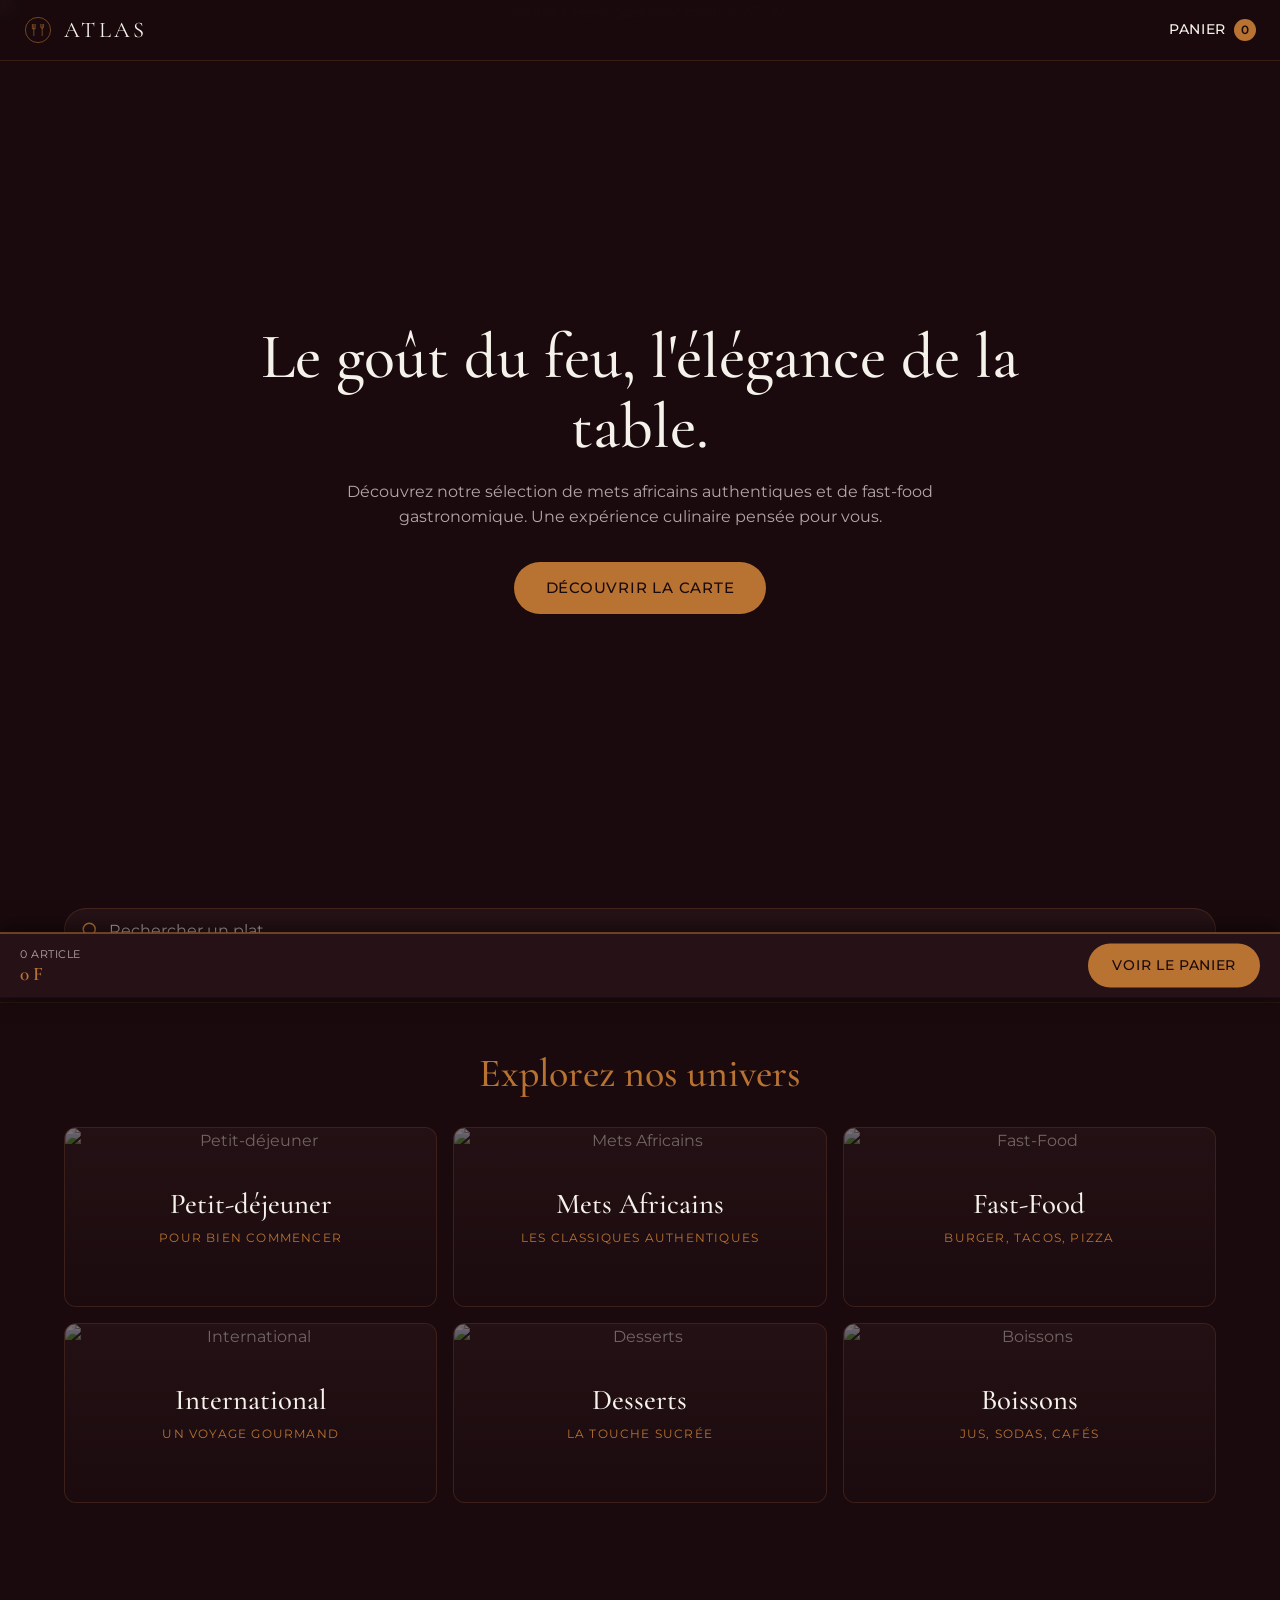
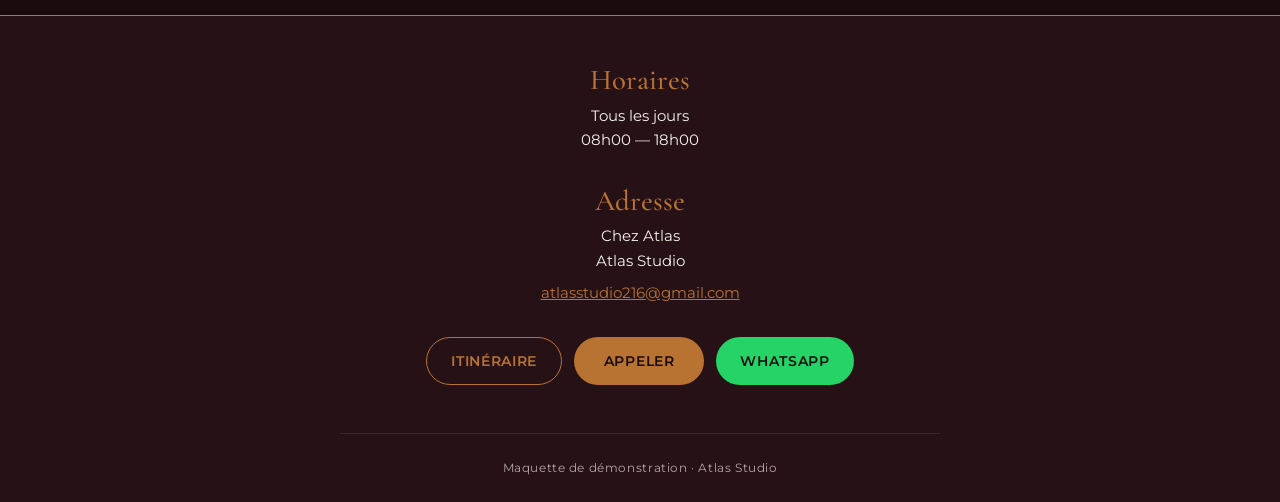
==== index.html @ b87d331d "Add files via upload" ====
<!DOCTYPE html>
<html lang="fr">
<head>
  <meta charset="utf-8">
  <meta name="viewport" content="width=device-width, initial-scale=1, viewport-fit=cover">
  <title>ATLAS - Restaurant</title><title>ATLAS - Restaurant</title>

  <link rel="icon" type="image/svg+xml" href="data:image/svg+xml,%3Csvg xmlns='http://www.w3.org/2000/svg' viewBox='0 0 100 100'%3E%3Ccircle cx='50' cy='50' r='45' stroke='%23B87333' stroke-width='6' fill='none'/%3E%3Cpath d='M35 30V70 M30 30V45 C30 48 35 48 35 45 M40 30V45 C40 48 35 48 35 45' stroke='%23B87333' stroke-width='6' stroke-linecap='round'/%3E%3Cpath d='M65 30V70 M60 30V40 C60 45 70 45 70 40 V30' stroke='%23B87333' stroke-width='6' stroke-linecap='round'/%3E%3C/svg%3E">

<!-- Balises de partage WhatsApp -->
  <meta property="og:title" content="ATLAS - Le goût du feu, l'élégance de la table">
  <meta property="og:description" content="Découvrez notre sélection de mets africains authentiques et de fast-food gastronomique.">
  <meta property="og:image" content="https://atlas290.github.io/atlas-demo/images/hero.jpg">
  <meta property="og:type" content="website">

  <meta name="description" content="ATLAS, le goût du feu et de l'élégance. Fast-food et mets africains.">
  <meta name="description" content="ATLAS, le goût du feu et de l'élégance. Fast-food et mets africains.">
  <link rel="preconnect" href="https://fonts.googleapis.com">
  <link rel="preconnect" href="https://fonts.gstatic.com" crossorigin>
  <link href="https://fonts.googleapis.com/css2?family=Cormorant+Garamond:wght@500;600&family=Montserrat:wght@400;500;600&display=swap" rel="stylesheet">
  <link rel="stylesheet" href="style.css">
</head>
<body>

  <!-- HEADER -->
  <header class="header">
    <a href="index.html" class="logo-container">
      <svg class="logo-svg" viewBox="0 0 100 100" fill="none" xmlns="http://www.w3.org/2000/svg">
        <circle cx="50" cy="50" r="45" stroke="currentColor" stroke-width="2"/>
        <path d="M35 30V70 M30 30V45 C30 48 35 48 35 45 M40 30V45 C40 48 35 48 35 45" stroke="currentColor" stroke-width="2" stroke-linecap="round"/>
        <path d="M65 30V70 M60 30V40 C60 45 70 45 70 40 V30" stroke="currentColor" stroke-width="2" stroke-linecap="round"/>
      </svg>
      <span class="logo-text">Atlas</span>
    </a>
    
    <a href="panier.html" class="header-cart">
      Panier
      <span class="cart-count" id="cart-count">0</span>
    </a>
  </header>

  <!-- HERO -->
  <section class="hero">
    <!-- Correction ici : le m a été supprimé -->
    <img src="images/hero.jpg" alt="Poulet braisé gastronomique ATLAS" class="hero-bg">
    <div class="hero-content">
      <h1>Le goût du feu, l'élégance de la table.</h1>
      <p>Découvrez notre sélection de mets africains authentiques et de fast-food gastronomique. Une expérience culinaire pensée pour vous.</p>
      <a href="menu.html" class="btn btn-primaire">Découvrir la carte</a>
    </div>
  </section>

  <!-- ZONE STICKY : RECHERCHE & RACCOURCIS -->
  <div class="sticky-nav">
    <div class="search-container">
      <div class="search-box">
        <svg class="search-icon" viewBox="0 0 24 24" fill="none" stroke="currentColor" stroke-width="2" stroke-linecap="round" stroke-linejoin="round">
          <circle cx="11" cy="11" r="8"></circle>
          <line x1="21" y1="21" x2="16.65" y2="16.65"></line>
        </svg>
        <input type="text" placeholder="Rechercher un plat..." aria-label="Rechercher">
      </div>
    </div>
    
    <div class="ruban-categories">
      <a href="menu.html" class="pill active">Tout</a>
      <a href="menu.html" class="pill">Petit-déjeuner</a>
      <a href="menu.html" class="pill">Mets Africains</a>
      <a href="menu.html" class="pill">Fast-Food</a>
      <a href="menu.html" class="pill">International</a>
      <a href="menu.html" class="pill">Desserts</a>
      <a href="menu.html" class="pill">Boissons</a>
    </div>
  </div>

  <!-- CATEGORIES -->
  <section class="section" id="menu">
    <div class="section-title">
      <h2>Explorez nos univers</h2>
    </div>
    <div class="categories-grid">
      
      <a href="menu.html" class="categorie-carte">
        <img src="images/img-petit-dej.jpg" class="categorie-image" loading="lazy" alt="Petit-déjeuner">
        <div class="categorie-contenu">
          <h3>Petit-déjeuner</h3>
          <span>Pour bien commencer</span>
        </div>
      </a>

      <a href="menu.html" class="categorie-carte">
        <img src="images/img-africain.jpg" class="categorie-image" loading="lazy" alt="Mets Africains">
        <div class="categorie-contenu">
          <h3>Mets Africains</h3>
          <span>Les classiques authentiques</span>
        </div>
      </a>

      <a href="menu.html" class="categorie-carte">
        <img src="images/img-fastfood.jpg" class="categorie-image" loading="lazy" alt="Fast-Food">
        <div class="categorie-contenu">
          <h3>Fast-Food</h3>
          <span>Burger, Tacos, Pizza</span>
        </div>
      </a>

      <a href="menu.html" class="categorie-carte">
        <img src="images/img-international.jpg" class="categorie-image" loading="lazy" alt="International">
        <div class="categorie-contenu">
          <h3>International</h3>
          <span>Un voyage gourmand</span>
        </div>
      </a>

      <a href="menu.html" class="categorie-carte">
        <img src="images/img-dessert.jpg" class="categorie-image" loading="lazy" alt="Desserts">
        <div class="categorie-contenu">
          <h3>Desserts</h3>
          <span>La touche sucrée</span>
        </div>
      </a>

      <a href="menu.html" class="categorie-carte">
        <img src="images/img-boisson.jpg" class="categorie-image" loading="lazy" alt="Boissons">
        <div class="categorie-contenu">
          <h3>Boissons</h3>
          <span>Jus, sodas, cafés</span>
        </div>
      </a>

    </div>
  </section>

  <!-- BARRE FLOTTANTE PANIER -->
  <div class="barre-panier-flottante" id="barre-panier-flottante">
    <div class="barre-panier-info">
      <span id="barre-panier-qte">0 article</span>
      <span id="barre-panier-total">0 F</span>
    </div>
    <a href="panier.html" class="btn btn-primaire" style="height: 44px; padding: 0 24px; font-size: 0.85rem;">Voir le panier</a>
  </div>

  <script src="script.js"></script><!-- FOOTER -->
  <footer class="footer">
    <div class="footer-content">
      <div class="footer-block">
        <h3>Horaires</h3>
        <p>Tous les jours<br>08h00 — 18h00</p>
      </div>
      
      <div class="footer-block">
        <h3>Adresse</h3>
        <p>Chez Atlas<br>Atlas Studio</p>
        <p style="margin-top: 8px;">
          <a href="mailto:atlasstudio216@gmail.com" style="color: var(--accent); text-decoration: underline;">atlasstudio216@gmail.com</a>
        </p>
      </div>

      <div class="footer-actions">
        <a href="https://maps.google.com/?q=Cotonou,Benin" target="_blank" class="btn-footer btn-footer-outline">Itinéraire</a>
        <a href="tel:+2290167020586" class="btn-footer btn-footer-primaire">Appeler</a>
        <a href="https://wa.me/2290167020586" target="_blank" class="btn-footer btn-footer-whatsapp">WhatsApp</a>
      </div>

      <div class="footer-bottom">
        <p>Maquette de démonstration · Atlas Studio</p>
      </div>
    </div>
  </footer>
</body>
</html>
---- style.css ----
/* --- RESET & VARIABLES --- */
:root {
  --fond: #1A0A0D;
  --surface: #261216;
  --texte: #F5F2EB;
  --texte-doux: #B3A6A8;
  --accent: #B87333;
  --serif: 'Cormorant Garamond', Georgia, serif;
  --sans: 'Montserrat', -apple-system, sans-serif;
  --radius-bouton: 100px;
  --radius-carte: 12px;
}

* { margin: 0; padding: 0; box-sizing: border-box; }
html { scroll-behavior: smooth; }
body { font-family: var(--sans); background-color: var(--fond); color: var(--texte); line-height: 1.6; font-size: 16px; -webkit-font-smoothing: antialiased; overflow-x: hidden; }
button, input, a { font: inherit; color: inherit; background: none; border: 0; appearance: none; text-decoration: none; }
button, a { cursor: pointer; }
h1, h2, h3 { font-family: var(--serif); font-weight: 500; line-height: 1.1; }

/* --- HEADER --- */
.header { position: fixed; top: 0; left: 0; width: 100%; padding: 12px 24px; display: flex; justify-content: space-between; align-items: center; background-color: rgba(26, 10, 13, 0.95); backdrop-filter: blur(10px); -webkit-backdrop-filter: blur(10px); z-index: 100; border-bottom: 1px solid rgba(184, 115, 51, 0.2); }
.logo-container { display: flex; align-items: center; gap: 12px; transition: transform 0.2s ease; }
.logo-container:active { transform: scale(0.95); }
.logo-svg { width: 28px; height: 28px; color: var(--accent); }
.logo-text { font-family: var(--serif); font-size: 1.4rem; letter-spacing: 0.15em; text-transform: uppercase; color: var(--texte); }
.header-cart { display: flex; align-items: center; gap: 8px; font-size: 0.85rem; font-weight: 500; text-transform: uppercase; letter-spacing: 0.05em; }
.cart-count { background-color: var(--accent); color: var(--fond); width: 22px; height: 22px; border-radius: 50%; display: flex; align-items: center; justify-content: center; font-size: 0.75rem; font-weight: 600; }

/* --- HERO --- */
.hero { min-height: 100dvh; display: flex; flex-direction: column; justify-content: center; align-items: center; text-align: center; padding: 100px 24px 64px; position: relative; overflow: hidden; background-color: var(--fond); }
.hero-bg { position: absolute; top: 0; left: 0; width: 100%; height: 100%; object-fit: cover; z-index: 1; opacity: 0.6; animation: zoomLent 25s ease-out infinite alternate; }
@keyframes zoomLent { 0% { transform: scale(1); } 100% { transform: scale(1.08); } }
.hero::after { content: ''; position: absolute; top: 0; left: 0; width: 100%; height: 100%; background: linear-gradient(to bottom, rgba(26, 10, 13, 0.4) 0%, rgba(26, 10, 13, 0.9) 100%); z-index: 2; }
.hero-content { position: relative; z-index: 3; max-width: 800px; }
.hero h1 { font-size: clamp(2.2rem, 6vw, 4rem); margin-bottom: 16px; }
.hero p { font-size: 1rem; margin: 0 auto 32px; color: var(--texte-doux); max-width: 600px; }

/* --- BOUTONS --- */
.btn { display: inline-flex; align-items: center; justify-content: center; height: 52px; padding: 0 32px; border-radius: var(--radius-bouton); font-weight: 500; font-size: 0.95rem; letter-spacing: 0.05em; text-transform: uppercase; transition: transform 0.2s ease, opacity 0.2s ease; min-width: 44px; }
.btn:active { transform: scale(0.97); }
.btn-primaire { background-color: var(--accent); color: var(--fond); }

/* --- RECHERCHE & FILTRES --- */
.sticky-nav { position: sticky; top: 52px; background-color: var(--fond); z-index: 90; padding: 8px 0; border-bottom: 1px solid rgba(184, 115, 51, 0.1); }
.search-container { padding: 0 24px; margin-bottom: 8px; max-width: 1200px; margin-left: auto; margin-right: auto; }
.search-box { width: 100%; height: 44px; background-color: var(--surface); border-radius: var(--radius-bouton); display: flex; align-items: center; padding: 0 16px; border: 1px solid rgba(184, 115, 51, 0.2); }
.search-box input { width: 100%; height: 100%; font-size: 16px; outline: none; background: transparent; color: var(--texte); }
.search-box input::placeholder { color: var(--texte-doux); }
.search-icon { width: 18px; height: 18px; margin-right: 10px; color: var(--accent); flex-shrink: 0; }
.ruban-categories { display: flex; overflow-x: auto; gap: 8px; padding: 0 24px; scrollbar-width: none; -webkit-overflow-scrolling: touch; max-width: 1200px; margin: 0 auto; }
.ruban-categories::-webkit-scrollbar { display: none; }
.pill { white-space: nowrap; padding: 6px 16px; border-radius: var(--radius-bouton); border: 1px solid rgba(184, 115, 51, 0.3); background-color: transparent; font-size: 0.8rem; font-weight: 500; color: var(--texte); transition: all 0.2s ease; }
.pill.active { background-color: var(--accent); color: var(--fond); border-color: var(--accent); }

/* --- SECTIONS & GRILLE ACCUEIL --- */
.section { padding: 48px 24px; max-width: 1200px; margin: 0 auto; }
.section-title { text-align: center; margin-bottom: 32px; }
.section-title h2 { font-size: clamp(1.8rem, 4vw, 2.5rem); color: var(--accent); }
.categories-grid { display: grid; grid-template-columns: 1fr; gap: 16px; }
@media (min-width: 768px) { .categories-grid { grid-template-columns: repeat(2, 1fr); } }
@media (min-width: 1024px) { .categories-grid { grid-template-columns: repeat(3, 1fr); } }

/* --- CARTES CATEGORIES (AVEC IMAGES) --- */
.categorie-carte { position: relative; border-radius: var(--radius-carte); padding: 0; text-align: center; display: flex; flex-direction: column; justify-content: center; align-items: center; min-height: 180px; overflow: hidden; background-color: var(--surface); border: 1px solid rgba(184, 115, 51, 0.15); transition: transform 0.3s ease, border-color 0.3s ease; }
.categorie-carte:hover { transform: translateY(-4px); border-color: var(--accent); }
.categorie-image { position: absolute; top: 0; left: 0; width: 100%; height: 100%; object-fit: cover; opacity: 0.5; z-index: 0; transition: transform 0.4s ease; }
.categorie-carte:hover .categorie-image { transform: scale(1.05); }
.categorie-carte::after { content: ''; position: absolute; top: 0; left: 0; width: 100%; height: 100%; background: linear-gradient(to bottom, rgba(26, 10, 13, 0.2), rgba(26, 10, 13, 0.9)); z-index: 1; }
.categorie-contenu { position: relative; z-index: 2; padding: 32px 24px; width: 100%; height: 100%; display: flex; flex-direction: column; justify-content: center; align-items: center; }
.categorie-carte h3 { font-size: 1.8rem; margin-bottom: 8px; color: var(--texte); }
.categorie-carte span { font-size: 0.75rem; text-transform: uppercase; letter-spacing: 0.1em; color: var(--accent); }

/* --- GRILLE DES PLATS (MENU) --- */
.grille-plats { display: grid; grid-template-columns: 1fr; gap: 16px; max-width: 1200px; margin: 0 auto; padding: 16px 24px 80px; }
@media (min-width: 768px) { .grille-plats { grid-template-columns: repeat(2, 1fr); } }
@media (min-width: 1024px) { .grille-plats { grid-template-columns: repeat(3, 1fr); } }
.plat-carte { background-color: var(--surface); border: 1px solid rgba(184, 115, 51, 0.15); border-radius: var(--radius-carte); padding: 20px; display: flex; flex-direction: column; justify-content: space-between; transition: transform 0.2s ease, border-color 0.2s ease; }
.plat-carte:hover { transform: translateY(-2px); border-color: var(--accent); }
.plat-header { display: flex; justify-content: space-between; align-items: flex-start; gap: 16px; margin-bottom: 8px; }
.plat-titre { font-family: var(--serif); font-size: 1.3rem; color: var(--texte); line-height: 1.2; }
.plat-prix { font-family: var(--sans); font-weight: 600; color: var(--accent); white-space: nowrap; }
.plat-desc { font-size: 0.8rem; color: var(--texte-doux); margin-bottom: 16px; line-height: 1.4; }
.btn-ajouter { align-self: flex-start; padding: 6px 16px; border-radius: var(--radius-bouton); border: 1px solid var(--accent); color: var(--accent); font-size: 0.75rem; font-weight: 600; text-transform: uppercase; letter-spacing: 0.05em; transition: all 0.2s ease; }
.btn-ajouter:active { background-color: var(--accent); color: var(--fond); }

/* --- BOUTONS QUANTITE SUR LE MENU --- */
.controle-qte-menu { display: flex; align-items: center; gap: 8px; border: 1px solid var(--accent); border-radius: var(--radius-bouton); padding: 4px 12px; width: fit-content; }
.btn-qte-menu { width: 24px; height: 24px; color: var(--accent); font-weight: bold; display: flex; align-items: center; justify-content: center; font-size: 1.2rem; }
.qte-menu-valeur { color: var(--accent); font-size: 0.9rem; font-weight: 600; min-width: 16px; text-align: center; }

/* --- PAGE PANIER --- */
.page-panier { padding: 90px 24px 64px; max-width: 600px; margin: 0 auto; }
.liste-panier-page { margin-bottom: 32px; }
.item-panier { display: flex; justify-content: space-between; align-items: center; padding: 12px 0; border-bottom: 1px solid rgba(184, 115, 51, 0.2); }
.item-info { flex: 1; }
.item-nom { font-family: var(--serif); font-size: 1.2rem; color: var(--texte); }
.item-prix-unit { font-size: 0.8rem; color: var(--texte-doux); }
.item-actions { display: flex; align-items: center; gap: 12px; }
.controle-qte { display: flex; align-items: center; gap: 8px; background-color: var(--surface); border: 1px solid rgba(184, 115, 51, 0.3); border-radius: var(--radius-bouton); padding: 4px 8px; }
.btn-qte { width: 28px; height: 28px; display: flex; align-items: center; justify-content: center; color: var(--accent); font-size: 1.1rem; font-weight: bold; }
.qte-valeur { font-weight: 600; font-size: 0.9rem; min-width: 16px; text-align: center; }
.btn-supprimer { color: #ff4d4d; font-size: 1.2rem; padding: 8px; }
.item-total { font-weight: 600; color: var(--accent); min-width: 70px; text-align: right; font-size: 0.9rem; }
.form-group { margin-bottom: 16px; }
.form-group label { display: block; font-size: 0.8rem; color: var(--texte-doux); margin-bottom: 6px; text-transform: uppercase; letter-spacing: 0.05em; }
.form-input { width: 100%; height: 48px; background-color: var(--surface); border: 1px solid rgba(184, 115, 51, 0.3); border-radius: var(--radius-carte); padding: 0 16px; font-size: 16px; color: var(--texte); }
.form-input:focus { outline: none; border-color: var(--accent); }
.mode-selecteur { display: flex; gap: 8px; }
.mode-btn { flex: 1; height: 40px; border-radius: var(--radius-bouton); border: 1px solid rgba(184, 115, 51, 0.3); color: var(--texte); font-size: 0.8rem; transition: all 0.2s ease; }
.mode-btn.active { background-color: var(--accent); color: var(--fond); border-color: var(--accent); }
.panier-resume { display: flex; justify-content: space-between; font-size: 1.1rem; font-family: var(--serif); margin-top: 24px; padding-top: 16px; border-top: 1px solid rgba(184, 115, 51, 0.3); }

/* --- BARRE FLOTTANTE PANIER --- */
.barre-panier-flottante { position: fixed; bottom: 0; left: 0; width: 100%; background-color: var(--surface); border-top: 1px solid var(--accent); padding: 10px 20px; padding-bottom: calc(10px + env(safe-area-inset-bottom)); display: flex; justify-content: space-between; align-items: center; z-index: 9999; transform: translateY(150%); transition: transform 0.3s cubic-bezier(0.2, 0.7, 0.3, 1); box-shadow: 0 -4px 20px rgba(0,0,0,0.6); }
.barre-panier-flottante.visible { transform: translateY(0); }
.barre-panier-info { display: flex; flex-direction: column; }
.barre-panier-info span:first-child { font-size: 0.7rem; color: var(--texte-doux); text-transform: uppercase; letter-spacing: 0.05em; }
.barre-panier-info span:last-child { font-family: var(--serif); font-size: 1.2rem; font-weight: 600; color: var(--accent); line-height: 1.1; }
body.has-cart-bar { padding-bottom: 80px; }
/* --- FOOTER --- */
.footer {
  background-color: var(--surface);
  border-top: 1px solid var(--accent);
  padding: 48px 24px 24px;
  margin-top: 64px; /* Sépare bien le footer du contenu au-dessus */
}

.footer-content {
  max-width: 600px;
  margin: 0 auto;
  text-align: center;
}

.footer-block {
  margin-bottom: 32px;
}

.footer-block h3 {
  font-family: var(--serif);
  font-size: 1.8rem;
  color: var(--accent);
  margin-bottom: 8px;
}

.footer-block p {
  color: var(--texte);
  font-size: 0.95rem;
  line-height: 1.6;
  margin-bottom: 4px;
}

.footer-actions {
  display: flex;
  flex-wrap: wrap;
  justify-content: center;
  gap: 12px;
  margin-bottom: 48px;
  margin-top: 16px;
}

.btn-footer {
  display: inline-flex;
  align-items: center;
  justify-content: center;
  height: 48px;
  padding: 0 24px;
  border-radius: var(--radius-bouton);
  font-family: var(--sans);
  font-size: 0.85rem;
  font-weight: 600;
  text-transform: uppercase;
  letter-spacing: 0.05em;
  transition: transform 0.2s ease, opacity 0.2s ease;
  min-width: 130px;
}

.btn-footer:active { transform: scale(0.97); }

.btn-footer-outline {
  border: 1px solid var(--accent);
  color: var(--accent);
  background-color: transparent;
}

.btn-footer-outline:hover { background-color: rgba(184, 115, 51, 0.1); }

.btn-footer-primaire {
  background-color: var(--accent);
  color: var(--fond);
}

.btn-footer-primaire:hover { opacity: 0.9; }

.btn-footer-whatsapp {
  background-color: #25D366;
  color: #111;
}

.btn-footer-whatsapp:hover { opacity: 0.9; }

.footer-bottom {
  border-top: 1px solid rgba(184, 115, 51, 0.2);
  padding-top: 24px;
  font-size: 0.75rem;
  color: var(--texte-doux);
  font-family: var(--sans);
  letter-spacing: 0.05em;
}
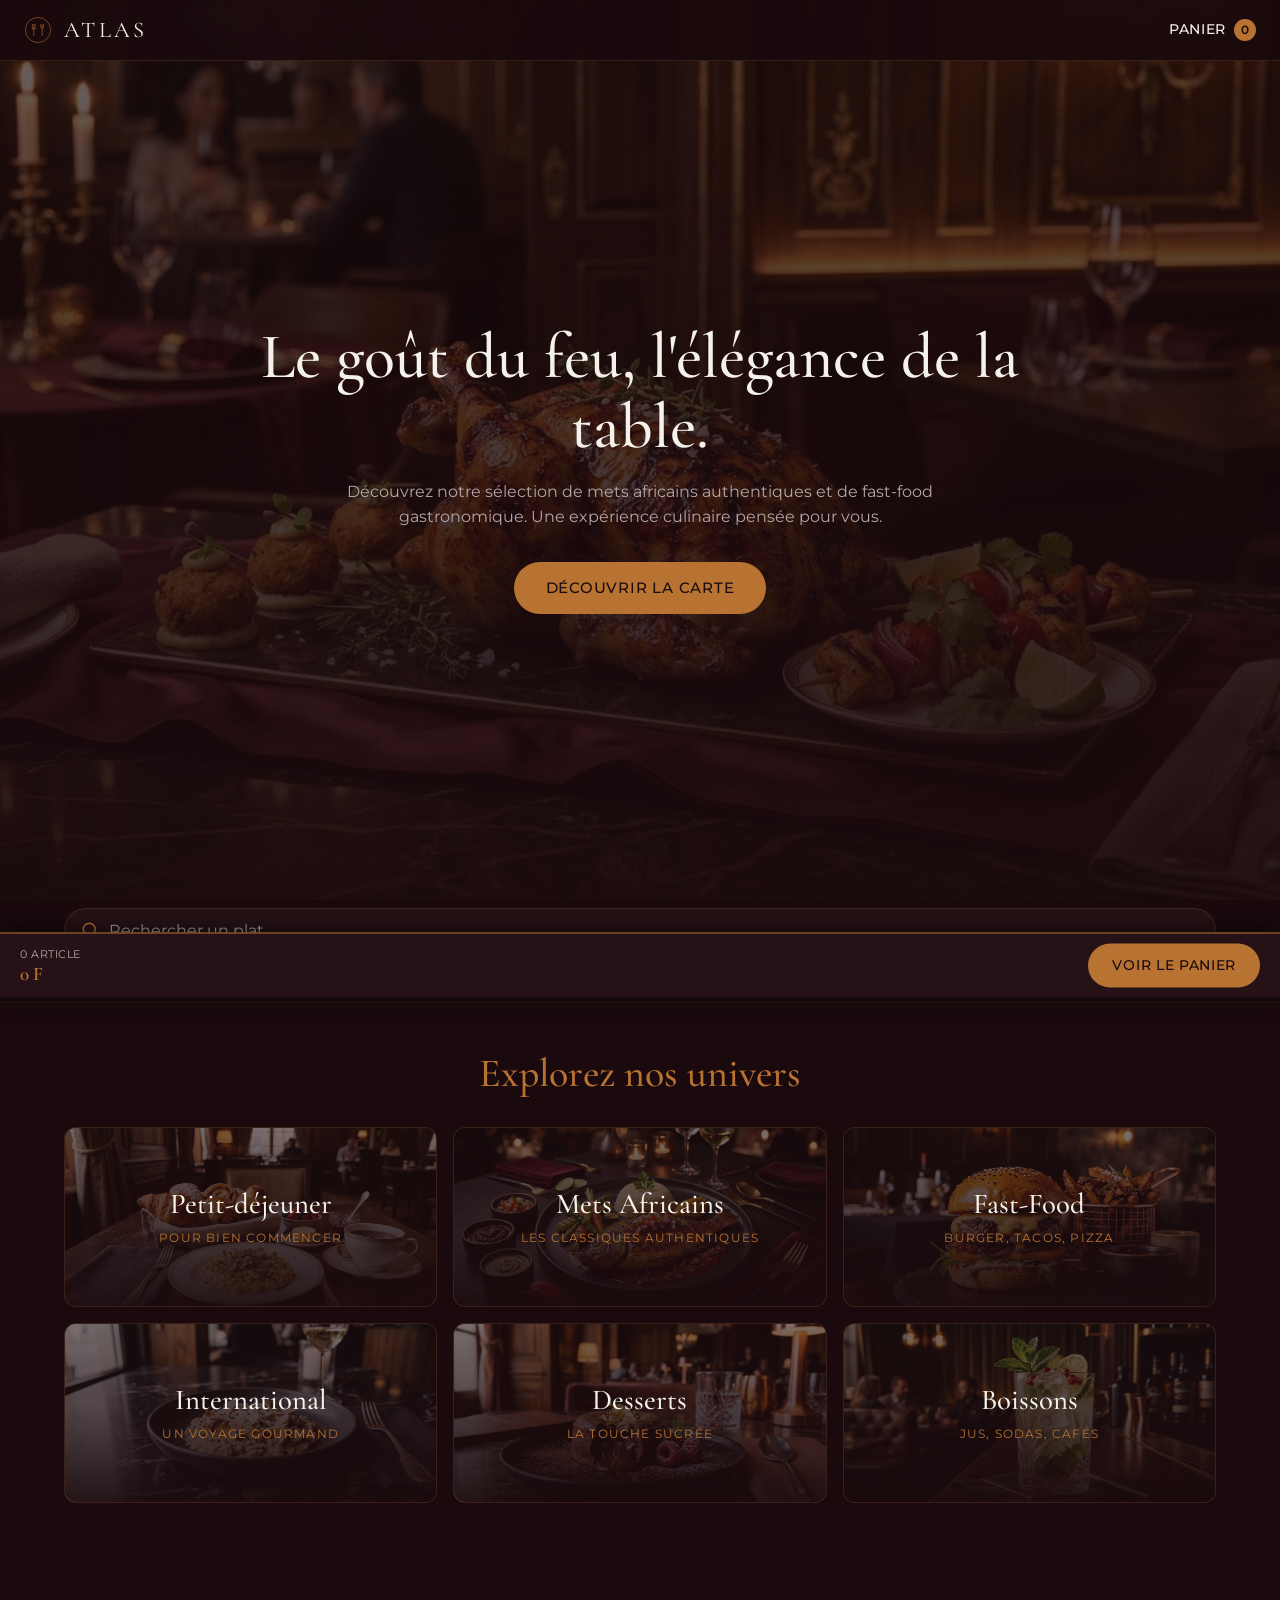
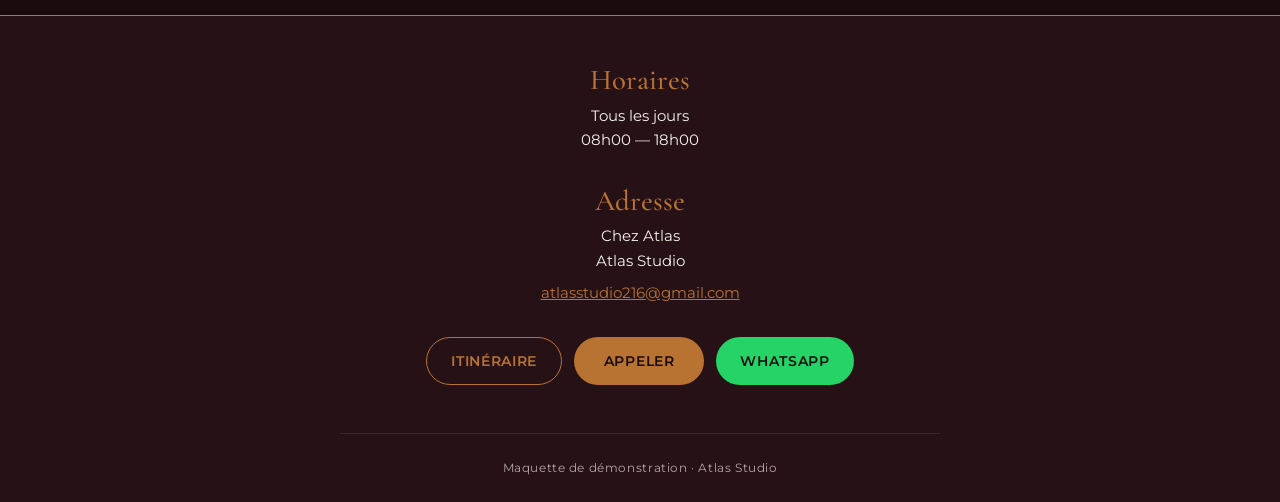
==== commit c65eec1a: "Update contact links in footer section" ====
--- a/index.html
+++ b/index.html
@@ -158,8 +158,8 @@
 
       <div class="footer-actions">
         <a href="https://maps.google.com/?q=Cotonou,Benin" target="_blank" class="btn-footer btn-footer-outline">Itinéraire</a>
-        <a href="tel:+2290167020586" class="btn-footer btn-footer-primaire">Appeler</a>
-        <a href="https://wa.me/2290167020586" target="_blank" class="btn-footer btn-footer-whatsapp">WhatsApp</a>
+        <a href="tel:+2290143327643" class="btn-footer btn-footer-primaire">Appeler</a>
+        <a href="https://wa.me/2290143327643" target="_blank" class="btn-footer btn-footer-whatsapp">WhatsApp</a>
       </div>
 
       <div class="footer-bottom">
@@ -168,4 +168,4 @@
     </div>
   </footer>
 </body>
-</html>+</html>
